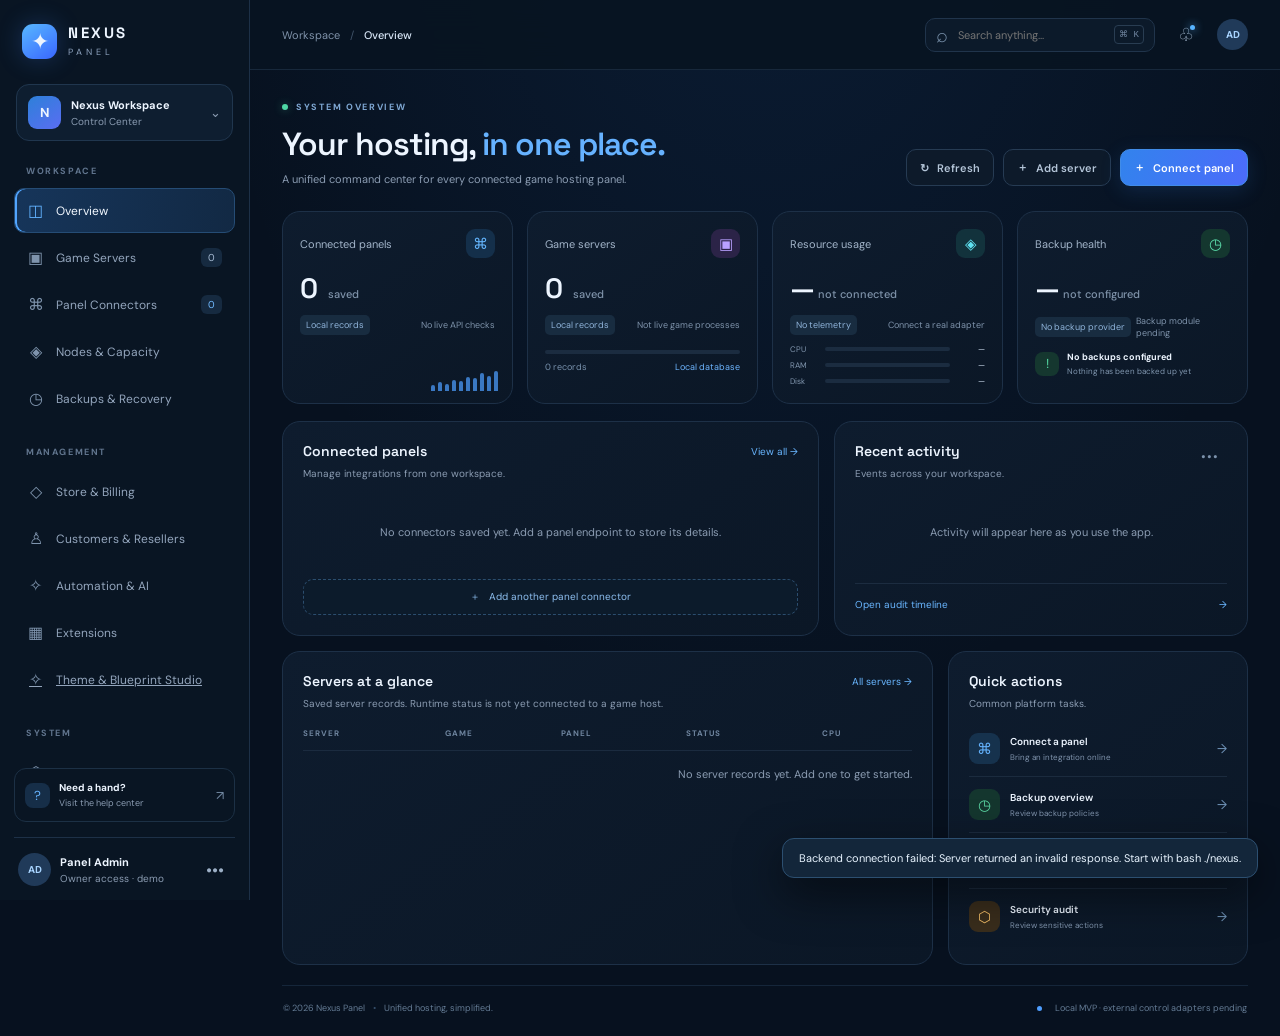
==== index.html @ dd47b611 "Remove stale demo navigation counts" ====
<!doctype html>
<html lang="en">
<head>
  <meta charset="utf-8">
  <meta name="viewport" content="width=device-width, initial-scale=1">
  <meta name="theme-color" content="#07111f">
  <meta name="description" content="Nexus Panel — unified game hosting control center">
  <title>Nexus Panel — Control Center</title>
  <link rel="stylesheet" href="styles.css">
</head>
<body>
<div class="shell">
  <aside class="sidebar" id="sidebar">
    <div class="brand"><div class="brand-icon">✦</div><div><strong>NEXUS</strong><small>PANEL</small></div><button class="icon close-mobile" id="closeMenu" aria-label="Close navigation">×</button></div>
    <div class="workspace"><div class="workspace-logo">N</div><div><strong>Nexus Workspace</strong><small>Control Center</small></div><span class="chevron">⌄</span></div>
    <div class="nav-caption">WORKSPACE</div>
    <nav class="nav">
      <button class="nav-link active" data-page="Overview"><span>◫</span> Overview</button>
      <button class="nav-link" data-page="Game Servers"><span>▣</span> Game Servers <em id="navServerCount">0</em></button>
      <button class="nav-link" data-page="Panel Connectors"><span>⌘</span> Panel Connectors <em class="blue-count" id="navConnectorCount">0</em></button>
      <button class="nav-link" data-page="Nodes & Capacity"><span>◈</span> Nodes &amp; Capacity</button>
      <button class="nav-link" data-page="Backups & Recovery"><span>◷</span> Backups &amp; Recovery</button>
      <div class="nav-caption spaced">MANAGEMENT</div>
      <button class="nav-link" data-page="Store & Billing"><span>◇</span> Store &amp; Billing</button>
      <button class="nav-link" data-page="Customers & Resellers"><span>♙</span> Customers &amp; Resellers</button>
      <button class="nav-link" data-page="Automation & AI"><span>✧</span> Automation &amp; AI</button>
      <button class="nav-link" data-page="Extensions"><span>▦</span> Extensions</button>
      <a class="nav-link" href="studio.html"><span>✧</span> Theme &amp; Blueprint Studio</a>
      <div class="nav-caption spaced">SYSTEM</div>
      <button class="nav-link" data-page="Security & Audit"><span>⬡</span> Security &amp; Audit</button>
      <button class="nav-link" data-page="Settings"><span>⚙</span> Settings</button>
    </nav>
    <div class="sidebar-bottom"><div class="help-card"><span class="help-icon">?</span><div><strong>Need a hand?</strong><small>Visit the help center</small></div><span>↗</span></div><div class="user-profile"><div class="user-avatar">AD</div><div class="user-info"><strong>Panel Admin</strong><small>Owner access · demo</small></div><button class="icon" id="profileMenu" aria-label="Profile options">•••</button></div></div>
  </aside>
  <div class="scrim" id="scrim"></div>
  <main class="main">
    <header class="topbar"><div class="top-left"><button class="icon menu-button" id="openMenu" aria-label="Open navigation">☰</button><div class="breadcrumbs"><span>Workspace</span><b>/</b><strong id="breadcrumb">Overview</strong></div></div><div class="top-actions"><label class="search"><span>⌕</span><input id="search" placeholder="Search anything..." type="search" aria-label="Search dashboard"><kbd>⌘ K</kbd></label><button class="icon notification" id="notifications" aria-label="Notifications">♧<i></i></button><div class="top-avatar">AD</div></div></header>
    <div class="content">
      <section class="heading"><div><div class="eyebrow"><i></i> SYSTEM OVERVIEW</div><h1 id="pageTitle">Your hosting, <span>in one place.</span></h1><p id="pageSubtitle">A unified command center for every connected game hosting panel.</p></div><div class="heading-actions"><button class="button secondary" id="refresh">↻ <span>Refresh</span></button><button class="button secondary" id="addServer">＋ <span>Add server</span></button><button class="button primary" id="connect">＋ <span>Connect panel</span></button></div></section>
      <section class="stats">
        <article class="stat"><div class="stat-top"><span>Connected panels</span><span class="stat-icon blue">⌘</span></div><div class="stat-number" id="connectorCount">0 <small>saved</small></div><div class="stat-foot"><span class="pill neutral">Local records</span><span>No live API checks</span></div><div class="spark"><i style="height:28%"></i><i style="height:43%"></i><i style="height:35%"></i><i style="height:57%"></i><i style="height:48%"></i><i style="height:72%"></i><i style="height:65%"></i><i style="height:91%"></i><i style="height:76%"></i><i style="height:100%"></i></div></article>
        <article class="stat"><div class="stat-top"><span>Game servers</span><span class="stat-icon violet">▣</span></div><div class="stat-number" id="serverCount">0 <small>saved</small></div><div class="stat-foot"><span class="pill neutral">Local records</span><span>Not live game processes</span></div><div class="progress"><i id="serverProgress" style="width:0%"></i></div><div class="progress-label"><span id="serverCountLabel">0 records</span><span>Local database</span></div></article>
        <article class="stat"><div class="stat-top"><span>Resource usage</span><span class="stat-icon cyan">◈</span></div><div class="stat-number">—<small>not connected</small></div><div class="stat-foot"><span class="pill neutral">No telemetry</span><span>Connect a real adapter</span></div><div class="resources"><div><span>CPU</span><i><b style="width:0%"></b></i><strong>—</strong></div><div><span>RAM</span><i><b style="width:0%"></b></i><strong>—</strong></div><div><span>Disk</span><i><b style="width:0%"></b></i><strong>—</strong></div></div></article>
        <article class="stat"><div class="stat-top"><span>Backup health</span><span class="stat-icon green">◷</span></div><div class="stat-number">—<small>not configured</small></div><div class="stat-foot"><span class="pill neutral">No backup provider</span><span>Backup module pending</span></div><div class="backup-summary"><span>!</span><div><strong>No backups configured</strong><small>Nothing has been backed up yet</small></div></div></article>
      </section>
      <section class="primary-grid">
        <article class="card"><div class="section-heading"><div><h2>Connected panels</h2><p>Manage integrations from one workspace.</p></div><button class="text-button" data-page="Panel Connectors">View all →</button></div>
          <div class="connectors" id="connectors"><p class="empty-state">No connectors saved yet. Add a panel endpoint to store its details.</p></div><button class="add-connector" id="addConnector">＋ &nbsp; Add another panel connector</button>
        </article>
        <article class="card"><div class="section-heading"><div><h2>Recent activity</h2><p>Events across your workspace.</p></div><button class="more" id="activityOptions" aria-label="Activity options">•••</button></div>
          <div class="activity-list" id="activityList"><p class="empty-state">Activity will appear here as you use the app.</p></div><button class="activity-footer" data-page="Security & Audit">Open audit timeline <span>→</span></button>
        </article>
      </section>
      <section class="lower-grid">
        <article class="card server-card"><div class="section-heading"><div><h2>Servers at a glance</h2><p>Saved server records. Runtime status is not yet connected to a game host.</p></div><button class="text-button" data-page="Game Servers">All servers →</button></div>
          <div class="table-wrap"><table><thead><tr><th>SERVER</th><th>GAME</th><th>PANEL</th><th>STATUS</th><th>CPU</th><th></th></tr></thead><tbody id="serverRows"><tr><td colspan="6" class="empty-state">No server records yet. Add one to get started.</td></tr></tbody></table></div>
        </article>
        <article class="card quick-card"><div class="section-heading"><div><h2>Quick actions</h2><p>Common platform tasks.</p></div></div>
          <button class="quick-action" data-page="Panel Connectors"><span class="quick-icon blue">⌘</span><span><strong>Connect a panel</strong><small>Bring an integration online</small></span><b>→</b></button>
          <button class="quick-action" data-page="Backups & Recovery"><span class="quick-icon green">◷</span><span><strong>Backup overview</strong><small>Review backup policies</small></span><b>→</b></button>
          <button class="quick-action" data-page="Nodes & Capacity"><span class="quick-icon violet">◈</span><span><strong>Check capacity</strong><small>Review node placement</small></span><b>→</b></button>
          <button class="quick-action" data-page="Security & Audit"><span class="quick-icon amber">⬡</span><span><strong>Security audit</strong><small>Review sensitive actions</small></span><b>→</b></button>
        </article>
      </section>
      <footer class="footer"><span>© 2026 Nexus Panel <i>•</i> Unified hosting, simplified.</span><span><i></i> Local MVP · external control adapters pending</span></footer>
    </div>
  </main>
</div>
<div class="toast" id="toast" role="status" aria-live="polite"></div>
<dialog id="connectDialog" class="modal"><form id="connectForm">
  <div class="modal-top"><div class="modal-icon">⌘</div><button type="button" class="icon" id="closeDialog" aria-label="Close dialog">×</button></div>
  <h2>Connect a panel</h2><p class="modal-desc">This saves the endpoint in the local database. It does not authenticate or contact the external panel yet.</p>
  <label for="panelType">Panel type</label><select id="panelType" required><option value="">Select a panel</option><option>Pterodactyl</option><option>Pelican Panel</option><option>AMP by CubeCoders</option><option>Custom adapter (SDK)</option></select>
  <label for="panelUrl">Panel base URL</label><input id="panelUrl" type="url" placeholder="https://panel.example.com" required>
  <div class="security-note"><span>⬡</span><div><strong>Credential safety</strong><small>Do not enter API tokens. Only the base URL is saved; live connectivity is not tested.</small></div></div>
  <button type="submit" class="button primary submit">Save connector <span>→</span></button>
</form></dialog>
<dialog id="serverDialog" class="modal"><form id="serverForm"><div class="modal-top"><div class="modal-icon">▣</div><button type="button" class="icon" id="closeServerDialog" aria-label="Close dialog">×</button></div><h2>Add a server record</h2><p class="modal-desc">This creates a record in Nexus. It does not install or start a game server on a host.</p><label for="serverName">Server name</label><input id="serverName" maxlength="64" placeholder="my-minecraft-server" required><label for="serverGame">Game</label><select id="serverGame" required><option>Minecraft</option><option>FiveM</option><option>Terraria</option><option>Other</option></select><label for="serverPanel">Managed by</label><select id="serverPanel" required><option>Nexus (local)</option><option>Pterodactyl</option><option>Pelican Panel</option><option>AMP by CubeCoders</option><option>Custom adapter (SDK)</option></select><button type="submit" class="button primary submit">Create record <span>→</span></button></form></dialog>
<script src="app.js"></script>
</body></html>
---- styles.css ----
@import url('https://fonts.googleapis.com/css2?family=DM+Sans:wght@400;500;600;700&family=Space+Grotesk:wght@400;500;600;700&display=swap');
:root{color-scheme:dark;--bg:#07111f;--panel:#0d1a2b;--line:#1d3047;--text:#edf5ff;--muted:#8b9cb2;--blue:#4c9dff;--green:#4dd6a3;--violet:#a68bfa;--radius:18px}*{box-sizing:border-box}body{margin:0;background:var(--bg);color:var(--text);font:13px 'DM Sans',sans-serif;background-image:radial-gradient(ellipse at 60% -30%,#2369c226,transparent 55%)}button,input,select{font:inherit}button{color:inherit;cursor:pointer}.shell{min-height:100vh}.sidebar{position:fixed;inset:0 auto 0 0;width:250px;background:#091523;border-right:1px solid var(--line);display:flex;flex-direction:column;padding:23px 14px 14px;z-index:20}.brand{display:flex;align-items:center;gap:11px;padding:0 8px 25px}.brand-icon{width:35px;height:35px;border-radius:11px;background:linear-gradient(145deg,#58b8ff,#3966ff);display:grid;place-items:center;font-size:22px;box-shadow:0 0 24px #438bff40}.brand strong{font:700 15px 'Space Grotesk';letter-spacing:2.5px;display:block}.brand small{font-size:9px;color:#8fa4bf;letter-spacing:4px}.workspace{display:flex;align-items:center;gap:10px;padding:11px;background:#0e1e30;border:1px solid #20364e;border-radius:13px;margin:0 2px 24px}.workspace-logo,.user-avatar,.top-avatar{display:grid;place-items:center;font-weight:700;background:linear-gradient(145deg,#2d80d9,#5a6df2);border-radius:9px;width:33px;height:33px}.workspace>div:nth-child(2),.user-info{display:flex;flex-direction:column;gap:3px;min-width:0;flex:1}.workspace strong,.user-info strong{font-size:11px}.workspace small,.user-info small{font-size:10px;color:var(--muted)}.chevron{color:var(--muted)}.nav-caption{font-size:9px;font-weight:700;letter-spacing:1.6px;color:#61758e;padding:0 12px 9px}.nav-caption.spaced{padding-top:23px}.nav{overflow:auto}.nav-link{display:flex;align-items:center;gap:12px;width:100%;border:1px solid transparent;background:transparent;padding:11px 12px;border-radius:10px;text-align:left;color:#93a5bc;font-size:12px;margin:2px 0}.nav-link>span{font-size:16px;width:17px;text-align:center;color:#7f94ad}.nav-link em{font-style:normal;font-size:10px;margin-left:auto;background:#162a40;padding:3px 7px;border-radius:6px;color:#a5bad2}.nav-link .blue-count{color:#70baff}.nav-link.active{background:linear-gradient(100deg,#16355a,#122944);border-color:#254c75;color:#f2f8ff;box-shadow:inset 2px 0 #51a5ff}.nav-link.active>span{color:#62b2ff}.nav-link:hover:not(.active){background:#102137;color:#e5efff}.sidebar-bottom{margin-top:auto}.help-card{display:flex;align-items:center;gap:9px;border:1px solid #1c3045;border-radius:12px;padding:12px 10px;margin-bottom:15px}.help-icon{width:25px;height:25px;border-radius:8px;background:#162e48;display:grid;place-items:center;color:#65b4ff}.help-card>div{display:flex;flex-direction:column;gap:3px;flex:1}.help-card strong{font-size:10px}.help-card small{font-size:9px;color:var(--muted)}.help-card>span:last-child{color:#7288a2}.user-profile{border-top:1px solid var(--line);padding:15px 4px 0;display:flex;align-items:center;gap:9px}.user-avatar,.top-avatar{border-radius:50%;font-size:10px;background:#203a59;color:#a8d4ff}.icon{width:32px;height:32px;border:1px solid transparent;border-radius:9px;background:transparent;color:#9db0c7;font-size:17px;display:grid;place-items:center}.icon:hover,.more:hover{background:#182b40;border-color:#2a4058}.close-mobile,.menu-button{display:none}.main{margin-left:250px;min-width:0}.topbar{height:70px;display:flex;align-items:center;justify-content:space-between;padding:0 32px;border-bottom:1px solid #17283b;background:#081422e8;backdrop-filter:blur(16px);position:sticky;top:0;z-index:10}.top-left,.top-actions{display:flex;align-items:center;gap:15px}.breadcrumbs{display:flex;align-items:center;gap:10px;color:#7f92aa;font-size:11px}.breadcrumbs b{color:#40536a;font-weight:400}.breadcrumbs strong{color:#d9e7f8;font-weight:500}.top-actions{gap:15px}.search{display:flex;align-items:center;gap:8px;height:34px;width:230px;padding:0 10px;border:1px solid #20344b;background:#0c1a2a;border-radius:10px;color:#7890aa}.search>span{font-size:20px}.search input{min-width:0;flex:1;background:transparent;border:0;outline:0;color:var(--text);font-size:11px}.search kbd{font-size:9px;border:1px solid #293d52;border-radius:4px;padding:3px 4px;color:#70859f;white-space:nowrap}.notification{font-size:18px;position:relative}.notification i{position:absolute;width:5px;height:5px;border-radius:50%;background:#57b4ff;right:6px;top:5px;box-shadow:0 0 8px #57b4ff}.top-avatar{width:31px;height:31px}.content{max-width:1600px;padding:31px 32px 22px;margin:0 auto}.heading{display:flex;justify-content:space-between;align-items:flex-end;gap:20px;margin-bottom:25px}.eyebrow{font-size:9px;font-weight:700;letter-spacing:1.7px;color:#7fa8d4;display:flex;align-items:center;gap:8px;margin-bottom:11px}.eyebrow i,.footer>span:last-child>i{width:6px;height:6px;border-radius:50%;background:#4ed8a5;box-shadow:0 0 9px #4ed8a566}.heading h1{font:600 clamp(24px,2.5vw,32px) 'Space Grotesk';letter-spacing:-1px;margin:0 0 8px}.heading h1 span{color:#66b2ff}.heading p,.section-heading p{color:var(--muted);margin:0;font-size:11px}.heading-actions{display:flex;gap:9px}.button{display:inline-flex;align-items:center;justify-content:center;gap:8px;border:1px solid #263b53;border-radius:10px;padding:10px 13px;font-size:11px;font-weight:600;white-space:nowrap}.secondary{background:#0d1a2a;color:#b4c5d8}.primary{border-color:#418ce8;background:linear-gradient(110deg,#3283ed,#4c6bfa);box-shadow:0 5px 20px #347fe62c;color:white}.primary:hover{filter:brightness(1.1);transform:translateY(-1px)}.stats{display:grid;grid-template-columns:repeat(4,minmax(0,1fr));gap:14px;margin-bottom:17px}.stat,.card{border:1px solid var(--line);background:linear-gradient(145deg,#0e1c2e,#0b1726);border-radius:var(--radius);position:relative;overflow:hidden}.stat{padding:17px;min-height:163px}.stat-top{display:flex;align-items:center;justify-content:space-between;color:#a2b4c9;font-size:11px}.stat-icon{width:29px;height:29px;display:grid;place-items:center;border-radius:9px;font-size:15px;background:#152f4b}.stat-icon.blue{color:#65b7ff;background:#142f4a}.stat-icon.violet{color:#b9a1ff;background:#2b2347}.stat-icon.cyan{color:#5fe2f2;background:#12323c}.stat-icon.green{color:#5de0ae;background:#14372f}.stat-number{font:600 28px 'Space Grotesk';margin:12px 0 9px;letter-spacing:-.6px}.stat-number small{font:500 11px 'DM Sans';color:#7f93aa;letter-spacing:0;margin-left:4px}.stat-foot{display:flex;justify-content:space-between;align-items:center;gap:5px;font-size:9px;color:#7e92aa}.pill{border-radius:5px;padding:4px 6px;font-size:9px;white-space:nowrap}.pill.good{background:#12342f;color:#59d7a7}.pill.neutral{background:#182c40;color:#8fb3d9}.spark{height:20px;position:absolute;bottom:12px;right:14px;display:flex;align-items:flex-end;gap:3px;opacity:.72}.spark i{width:4px;border-radius:3px 3px 0 0;background:#4d9fff}.progress,.resources i,.cpu i{display:block;background:#1b2c40;border-radius:10px;overflow:hidden}.progress{height:4px;margin-top:15px}.progress>i,.resources b,.cpu b{display:block;height:100%;background:linear-gradient(90deg,#3d8fff,#52c4ff);border-radius:10px}.progress-label{display:flex;justify-content:space-between;font-size:9px;color:#7891ac;margin-top:7px}.progress-label span:last-child{color:#6db5ff}.resources{display:flex;flex-direction:column;gap:6px;margin-top:9px}.resources>div{display:grid;grid-template-columns:28px 1fr 28px;align-items:center;gap:7px;font-size:8px;color:#8297af}.resources i{height:4px}.resources b{background:linear-gradient(90deg,#6b8bff,#b28bff)}.resources strong{text-align:right;font-size:8px;font-weight:500;color:#b9c9db}.backup-summary{display:flex;align-items:center;gap:8px;margin-top:12px}.backup-summary>span{width:24px;height:24px;border-radius:8px;display:grid;place-items:center;background:#15372f;color:#54d7a2}.backup-summary div{display:flex;flex-direction:column;gap:3px}.backup-summary strong{font-size:9px}.backup-summary small{font-size:8px;color:#8197af}.primary-grid{display:grid;grid-template-columns:1.13fr .87fr;gap:15px;margin-bottom:15px}.card{padding:20px}.section-heading{display:flex;align-items:flex-start;justify-content:space-between;gap:12px;margin-bottom:17px}.section-heading h2{font:600 14px 'Space Grotesk';margin:0 0 6px}.section-heading p{font-size:10px;line-height:1.5}.text-button,.activity-footer{border:0;background:transparent;color:#69b6ff;font-size:10px;white-space:nowrap;padding:3px 0}.connectors{display:flex;flex-direction:column}.connector{display:flex;align-items:center;gap:11px;padding:13px 0;border-bottom:1px solid #1a2a3d;min-width:0}.connector:first-child{padding-top:2px}.connector:last-child{border-bottom:0}.connector-logo{width:35px;height:35px;display:grid;place-items:center;border-radius:11px;font:700 16px 'Space Grotesk';flex-shrink:0}.ptero{background:#302a1e;color:#ffbd60}.pelican{background:#173347;color:#64d4ed}.amp{background:#2d2447;color:#b8a0ff}.connector-info{display:flex;flex-direction:column;gap:5px;min-width:0;flex:1}.connector-info strong{font-size:11px}.connector-info small{font-size:9px;color:#8094ac;overflow:hidden;text-overflow:ellipsis;white-space:nowrap}.connector-info small i{display:inline-block;width:3px;height:3px;border-radius:50%;background:#52677f;vertical-align:middle;margin:0 5px}.connection-state,.server-status{font-size:9px;color:#5ed8a7;white-space:nowrap;display:flex;align-items:center;gap:5px}.connection-state i,.server-status i{width:5px;height:5px;background:currentColor;border-radius:50%;box-shadow:0 0 6px currentColor}.connection-state.limited{color:#efbb69}.more{border:1px solid transparent;background:transparent;color:#7c92ac;border-radius:7px;padding:5px 7px;letter-spacing:1px}.add-connector{margin-top:13px;width:100%;padding:10px;border:1px dashed #2b4d6e;border-radius:10px;background:#0c1b2b;color:#8ebff0;font-size:10px}.activity-list{display:flex;flex-direction:column;gap:17px}.activity{display:flex;gap:11px;align-items:flex-start}.activity-icon{width:28px;height:28px;border-radius:9px;display:grid;place-items:center;flex-shrink:0;font-weight:700}.activity-icon.success{background:#14372f;color:#4ed5a1}.activity-icon.blue-bg{background:#16314c;color:#62b6ff}.activity-icon.warning{background:#3a2e1b;color:#f4bf69}.activity-icon.purple-bg{background:#2d2546;color:#b5a0ff}.activity>div{min-width:0}.activity strong{font-size:10px;font-weight:600}.activity p{margin:4px 0;color:#7f94ad;font-size:9px}.activity small{font-size:8px;color:#617891}.activity-footer{width:100%;border-top:1px solid #1c2c40;margin-top:17px;padding-top:14px;text-align:left;display:flex;justify-content:space-between}.lower-grid{display:grid;grid-template-columns:minmax(0,1fr) 300px;gap:15px}.server-card{min-width:0}.table-wrap{overflow:auto}table{width:100%;border-collapse:collapse;white-space:nowrap}th{text-align:left;font-size:8px;letter-spacing:1px;color:#6f859f;font-weight:700;padding:0 12px 12px 0}td{padding:12px 12px 12px 0;border-top:1px solid #1b2b3f;color:#9aadc3;font-size:9px}th:last-child,td:last-child{padding-right:0;text-align:right}.server-name{display:flex;align-items:center;gap:9px}.game{width:29px;height:29px;border-radius:9px;display:grid;place-items:center;font-weight:700;font-size:11px}.game.mc{background:#1d3a2c;color:#6ddba1}.game.fivem{background:#332945;color:#c0a4ff}.game.terraria{background:#1a3448;color:#74c6ff}.server-name>div{display:flex;flex-direction:column;gap:4px}.server-name strong{font-size:10px;color:#dce9f8}.server-name small{font-size:8px;color:#647d97}.tag{padding:4px 6px;border-radius:5px;background:#15273b;color:#9eb8d5;font-size:8px}.server-status.running{color:#58d8a5}.server-status.stopped{color:#8798ac}.cpu{display:flex;align-items:center;gap:7px}.cpu span{width:28px;font-size:8px}.cpu i{height:4px;width:45px}.quick-card .section-heading{margin-bottom:10px}.quick-action{display:flex;align-items:center;gap:10px;width:100%;padding:12px 0;background:transparent;border:0;border-bottom:1px solid #1b2b3e;text-align:left}.quick-action:last-child{border-bottom:0}.quick-icon{width:31px;height:31px;border-radius:9px;display:grid;place-items:center;font-size:15px;flex-shrink:0}.quick-icon.blue{background:#16324d;color:#65b4ff}.quick-icon.green{background:#14362e;color:#5bd7a4}.quick-icon.violet{background:#2b2445;color:#b29cff}.quick-icon.amber{background:#392d1c;color:#f3bd67}.quick-action>span:nth-child(2){display:flex;flex-direction:column;gap:4px;flex:1;min-width:0}.quick-action strong{font-size:10px;font-weight:600}.quick-action small{font-size:8px;color:#8094ad;white-space:normal}.quick-action>b{font-weight:400;color:#6e91b5}.quick-action:hover strong{color:#7ec2ff}.footer{display:flex;justify-content:space-between;gap:12px;margin-top:20px;padding:16px 1px 0;border-top:1px solid #15263a;color:#647b94;font-size:9px}.footer i{font-style:normal;margin:0 6px;color:#344d68}.footer>span:last-child{display:flex;align-items:center;gap:7px}.footer>span:last-child>i{width:5px;height:5px;box-shadow:none;background:#4e9eff}.toast{position:fixed;bottom:22px;right:22px;z-index:60;max-width:calc(100vw - 32px);background:#13263a;border:1px solid #2c4f70;color:#e8f4ff;padding:12px 16px;border-radius:12px;box-shadow:0 15px 45px #0008;opacity:0;transform:translateY(10px);pointer-events:none;transition:.2s;font-size:11px}.toast.show{opacity:1;transform:translateY(0)}.modal{width:min(440px,calc(100vw - 28px));border:1px solid #294967;background:#0c1a2b;color:var(--text);border-radius:19px;padding:24px;box-shadow:0 25px 90px #000a}.modal::backdrop{background:#020811c9;backdrop-filter:blur(5px)}.modal-top{display:flex;justify-content:space-between;align-items:center}.modal-icon{width:39px;height:39px;display:grid;place-items:center;border-radius:12px;background:#173b5d;color:#73bcff;font-size:19px}.modal h2{font:600 22px 'Space Grotesk';margin:17px 0 7px}.modal-desc{color:#91a5bc;font-size:11px;line-height:1.6;margin:0 0 20px}.modal label{display:block;color:#b7c7d9;font-size:10px;font-weight:600;margin:14px 0 7px}.modal input,.modal select{width:100%;background:#081523;border:1px solid #294057;border-radius:9px;padding:11px;color:#dceaff;outline:0;font-size:11px}.modal input:focus,.modal select:focus{border-color:#4c9dff;box-shadow:0 0 0 3px #4c9dff20}.security-note{display:flex;gap:10px;background:#10253a;border:1px solid #203e5b;border-radius:10px;padding:11px;margin:17px 0}.security-note>span{color:#69b9ff}.security-note div{display:flex;flex-direction:column;gap:4px}.security-note strong{font-size:10px}.security-note small{font-size:9px;line-height:1.5;color:#91a5bc}.submit{width:100%;margin-top:3px}.scrim{display:none}
@media(min-width:1500px){.content{padding-left:42px;padding-right:42px}.stat{padding:20px}.card{padding:23px}}@media(max-width:1200px){.sidebar{width:225px}.main{margin-left:225px}.content{padding:25px 22px}.topbar{padding:0 22px}.stats{grid-template-columns:repeat(2,minmax(0,1fr))}.lower-grid{grid-template-columns:minmax(0,1fr)}.quick-card{display:grid;grid-template-columns:repeat(2,minmax(0,1fr));column-gap:20px}.quick-card .section-heading{grid-column:1/-1}.quick-action:nth-last-child(2){border-bottom:0}}@media(max-width:850px){.sidebar{transform:translateX(-100%);transition:transform .25s ease;width:260px;box-shadow:20px 0 50px #0005}.sidebar.open{transform:translateX(0)}.main{margin-left:0}.scrim.show{display:block;position:fixed;inset:0;background:#020914b8;z-index:19}.menu-button,.close-mobile{display:grid}.brand .close-mobile{margin-left:auto}.topbar{height:62px;padding:0 17px}.content{padding:23px 17px}.heading{align-items:flex-start;flex-direction:column}.heading-actions{width:100%}.heading-actions .button{flex:1}.top-actions{gap:8px}.search{width:175px}.primary-grid{grid-template-columns:1fr}.lower-grid{grid-template-columns:1fr}.quick-card{display:block}.quick-action:nth-last-child(2){border-bottom:1px solid #1b2b3e}}@media(max-width:520px){.topbar{padding:0 11px}.content{padding:20px 12px}.search{width:35px;padding:0 8px;border-color:transparent;background:transparent}.search>span{font-size:22px}.search input,.search kbd{display:none}.top-actions{gap:4px}.top-avatar{width:28px;height:28px}.breadcrumbs{font-size:10px;gap:7px}.heading h1{font-size:26px}.heading p{line-height:1.6;max-width:300px}.stats{gap:9px}.stat{padding:13px 11px;min-height:158px;border-radius:14px}.stat-top{font-size:10px}.stat-icon{width:25px;height:25px}.stat-number{font-size:25px}.stat-foot{align-items:flex-start;flex-direction:column;gap:5px}.spark{opacity:.4}.card{padding:15px 12px;border-radius:15px}.section-heading h2{font-size:13px}.connector{gap:8px}.connector-logo{width:31px;height:31px}.connector-info strong{font-size:10px}.connection-state{font-size:0}.connection-state i{width:7px;height:7px}.more{padding:4px}.activity strong{font-size:9px}.footer{flex-direction:column;line-height:1.6}.heading-actions .button{padding:10px 8px;font-size:10px}}@media(prefers-reduced-motion:reduce){*,*::before,*::after{transition:none!important;scroll-behavior:auto!important}}
.empty-state{color:var(--muted);font-size:11px;padding:16px 8px;text-align:center}.record-delete{border:1px solid #593745;background:#291722;color:#ffb2c1;border-radius:7px;padding:5px 8px;font-size:10px}.record-delete:hover{background:#46202f}.connector .more{margin-left:8px}
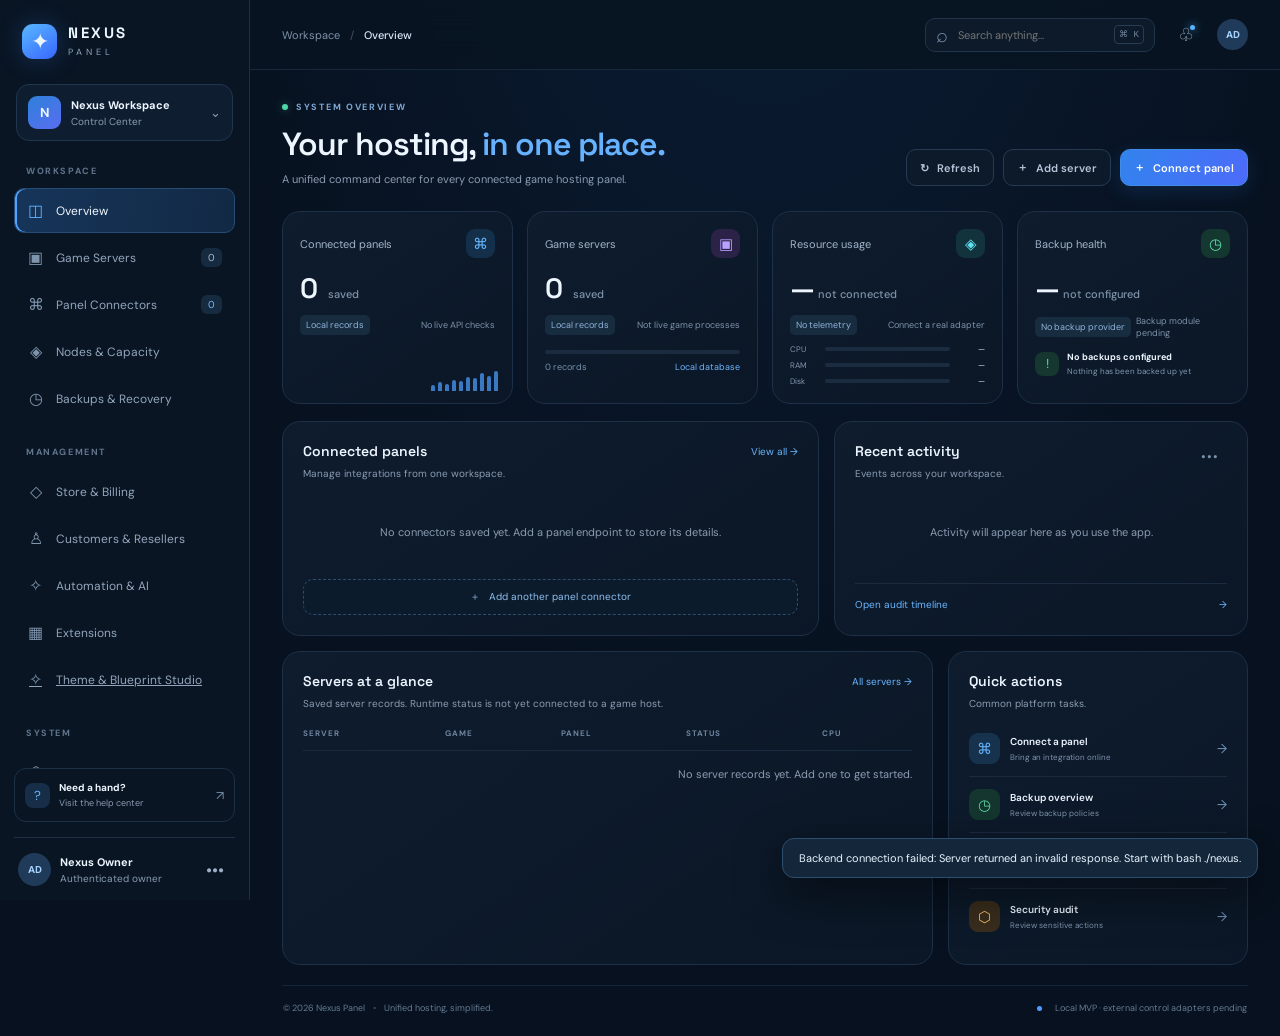
==== commit 8b066729: "ui: remove demo admin identity from dashboard" ====
--- a/index.html
+++ b/index.html
@@ -6,6 +6,13 @@
   <meta name="theme-color" content="#07111f">
   <meta name="description" content="Nexus Panel — unified game hosting control center">
   <title>Nexus Panel — Control Center</title>
+  <script>
+    if (location.pathname === "/" || location.pathname.endsWith("/index.html")) {
+      fetch("/api/setup").then(response => response.ok ? response.json() : null)
+        .then(state => { if (state && !state.configured) location.replace("/installer.html"); })
+        .catch(() => {});
+    }
+  </script>
   <link rel="stylesheet" href="styles.css">
 </head>
 <body>
@@ -30,20 +37,21 @@
       <button class="nav-link" data-page="Security & Audit"><span>⬡</span> Security &amp; Audit</button>
       <button class="nav-link" data-page="Settings"><span>⚙</span> Settings</button>
     </nav>
-    <div class="sidebar-bottom"><div class="help-card"><span class="help-icon">?</span><div><strong>Need a hand?</strong><small>Visit the help center</small></div><span>↗</span></div><div class="user-profile"><div class="user-avatar">AD</div><div class="user-info"><strong>Panel Admin</strong><small>Owner access · demo</small></div><button class="icon" id="profileMenu" aria-label="Profile options">•••</button></div></div>
+    <div class="sidebar-bottom"><div class="help-card"><span class="help-icon">?</span><div><strong>Need a hand?</strong><small>Visit the help center</small></div><span>↗</span></div><div class="user-profile"><div class="user-avatar">AD</div><div class="user-info"><strong>Nexus Owner</strong><small>Authenticated owner</small></div><button class="icon" id="profileMenu" aria-label="Profile options">•••</button></div></div>
   </aside>
   <div class="scrim" id="scrim"></div>
   <main class="main">
     <header class="topbar"><div class="top-left"><button class="icon menu-button" id="openMenu" aria-label="Open navigation">☰</button><div class="breadcrumbs"><span>Workspace</span><b>/</b><strong id="breadcrumb">Overview</strong></div></div><div class="top-actions"><label class="search"><span>⌕</span><input id="search" placeholder="Search anything..." type="search" aria-label="Search dashboard"><kbd>⌘ K</kbd></label><button class="icon notification" id="notifications" aria-label="Notifications">♧<i></i></button><div class="top-avatar">AD</div></div></header>
     <div class="content">
       <section class="heading"><div><div class="eyebrow"><i></i> SYSTEM OVERVIEW</div><h1 id="pageTitle">Your hosting, <span>in one place.</span></h1><p id="pageSubtitle">A unified command center for every connected game hosting panel.</p></div><div class="heading-actions"><button class="button secondary" id="refresh">↻ <span>Refresh</span></button><button class="button secondary" id="addServer">＋ <span>Add server</span></button><button class="button primary" id="connect">＋ <span>Connect panel</span></button></div></section>
-      <section class="stats">
+      <div id="pageWorkspace" class="page-workspace" hidden></div>
+      <section class="stats overview-section">
         <article class="stat"><div class="stat-top"><span>Connected panels</span><span class="stat-icon blue">⌘</span></div><div class="stat-number" id="connectorCount">0 <small>saved</small></div><div class="stat-foot"><span class="pill neutral">Local records</span><span>No live API checks</span></div><div class="spark"><i style="height:28%"></i><i style="height:43%"></i><i style="height:35%"></i><i style="height:57%"></i><i style="height:48%"></i><i style="height:72%"></i><i style="height:65%"></i><i style="height:91%"></i><i style="height:76%"></i><i style="height:100%"></i></div></article>
         <article class="stat"><div class="stat-top"><span>Game servers</span><span class="stat-icon violet">▣</span></div><div class="stat-number" id="serverCount">0 <small>saved</small></div><div class="stat-foot"><span class="pill neutral">Local records</span><span>Not live game processes</span></div><div class="progress"><i id="serverProgress" style="width:0%"></i></div><div class="progress-label"><span id="serverCountLabel">0 records</span><span>Local database</span></div></article>
         <article class="stat"><div class="stat-top"><span>Resource usage</span><span class="stat-icon cyan">◈</span></div><div class="stat-number">—<small>not connected</small></div><div class="stat-foot"><span class="pill neutral">No telemetry</span><span>Connect a real adapter</span></div><div class="resources"><div><span>CPU</span><i><b style="width:0%"></b></i><strong>—</strong></div><div><span>RAM</span><i><b style="width:0%"></b></i><strong>—</strong></div><div><span>Disk</span><i><b style="width:0%"></b></i><strong>—</strong></div></div></article>
         <article class="stat"><div class="stat-top"><span>Backup health</span><span class="stat-icon green">◷</span></div><div class="stat-number">—<small>not configured</small></div><div class="stat-foot"><span class="pill neutral">No backup provider</span><span>Backup module pending</span></div><div class="backup-summary"><span>!</span><div><strong>No backups configured</strong><small>Nothing has been backed up yet</small></div></div></article>
       </section>
-      <section class="primary-grid">
+      <section class="primary-grid overview-section">
         <article class="card"><div class="section-heading"><div><h2>Connected panels</h2><p>Manage integrations from one workspace.</p></div><button class="text-button" data-page="Panel Connectors">View all →</button></div>
           <div class="connectors" id="connectors"><p class="empty-state">No connectors saved yet. Add a panel endpoint to store its details.</p></div><button class="add-connector" id="addConnector">＋ &nbsp; Add another panel connector</button>
         </article>
@@ -51,7 +59,7 @@
           <div class="activity-list" id="activityList"><p class="empty-state">Activity will appear here as you use the app.</p></div><button class="activity-footer" data-page="Security & Audit">Open audit timeline <span>→</span></button>
         </article>
       </section>
-      <section class="lower-grid">
+      <section class="lower-grid overview-section">
         <article class="card server-card"><div class="section-heading"><div><h2>Servers at a glance</h2><p>Saved server records. Runtime status is not yet connected to a game host.</p></div><button class="text-button" data-page="Game Servers">All servers →</button></div>
           <div class="table-wrap"><table><thead><tr><th>SERVER</th><th>GAME</th><th>PANEL</th><th>STATUS</th><th>CPU</th><th></th></tr></thead><tbody id="serverRows"><tr><td colspan="6" class="empty-state">No server records yet. Add one to get started.</td></tr></tbody></table></div>
         </article>
@@ -62,7 +70,7 @@
           <button class="quick-action" data-page="Security & Audit"><span class="quick-icon amber">⬡</span><span><strong>Security audit</strong><small>Review sensitive actions</small></span><b>→</b></button>
         </article>
       </section>
-      <footer class="footer"><span>© 2026 Nexus Panel <i>•</i> Unified hosting, simplified.</span><span><i></i> Local MVP · external control adapters pending</span></footer>
+      <footer class="footer overview-section"><span>© 2026 Nexus Panel <i>•</i> Unified hosting, simplified.</span><span><i></i> Local MVP · external control adapters pending</span></footer>
     </div>
   </main>
 </div>
@@ -76,5 +84,32 @@
   <button type="submit" class="button primary submit">Save connector <span>→</span></button>
 </form></dialog>
 <dialog id="serverDialog" class="modal"><form id="serverForm"><div class="modal-top"><div class="modal-icon">▣</div><button type="button" class="icon" id="closeServerDialog" aria-label="Close dialog">×</button></div><h2>Add a server record</h2><p class="modal-desc">This creates a record in Nexus. It does not install or start a game server on a host.</p><label for="serverName">Server name</label><input id="serverName" maxlength="64" placeholder="my-minecraft-server" required><label for="serverGame">Game</label><select id="serverGame" required><option>Minecraft</option><option>FiveM</option><option>Terraria</option><option>Other</option></select><label for="serverPanel">Managed by</label><select id="serverPanel" required><option>Nexus (local)</option><option>Pterodactyl</option><option>Pelican Panel</option><option>AMP by CubeCoders</option><option>Custom adapter (SDK)</option></select><button type="submit" class="button primary submit">Create record <span>→</span></button></form></dialog>
+<dialog id="manageServerDialog" class="modal"><form id="manageServerForm">
+  <div class="modal-top"><div class="modal-icon">▣</div><button type="button" class="icon" id="closeManageServerDialog" aria-label="Close dialog">×</button></div>
+  <h2>Manage server record</h2><p class="modal-desc">Edit the saved Nexus record and its local label. These controls do not start or stop a real game process until a host adapter is connected.</p>
+  <input id="manageServerId" type="hidden">
+  <label for="manageServerName">Server name</label><input id="manageServerName" maxlength="64" required>
+  <label for="manageServerGame">Game</label><select id="manageServerGame" required><option>Minecraft</option><option>FiveM</option><option>Terraria</option><option>Other</option></select>
+  <label for="manageServerPanel">Managed by</label><select id="manageServerPanel" required><option>Nexus (local)</option><option>Pterodactyl</option><option>Pelican Panel</option><option>AMP by CubeCoders</option><option>Custom adapter (SDK)</option></select>
+  <label for="manageServerStatus">Record status</label><select id="manageServerStatus" required><option>Configured</option><option>Stopped</option><option>Maintenance</option></select>
+  <div class="security-note"><span>ⓘ</span><div><strong>Local record only</strong><small>Status here is a saved label, not verified runtime status.</small></div></div>
+  <button type="submit" class="button primary submit">Save changes <span>→</span></button>
+</form></dialog>
+<dialog id="consoleDialog" class="modal wide-modal"><div class="console-shell">
+  <div class="modal-top"><div><h2 id="consoleTitle">Server Console</h2><p class="modal-desc">Live process output and game commands</p></div><button type="button" class="icon" id="closeConsoleDialog" aria-label="Close dialog">×</button></div>
+  <div class="console-toolbar"><span id="runtimeState" class="server-status stopped"><i></i>Stopped</span><button type="button" class="button secondary" id="consoleStart">Start</button><button type="button" class="button danger" id="consoleStop">Stop</button><button type="button" class="button secondary" id="consoleRefresh">Refresh logs</button></div>
+  <pre id="consoleOutput" class="terminal-output" aria-live="polite">Select a server to load console output.</pre>
+  <form id="consoleCommandForm" class="terminal-command"><span>›</span><input id="consoleCommand" autocomplete="off" placeholder="Enter game console command…" maxlength="1000" required><button class="button primary" type="submit">Send</button></form>
+  <details class="launch-config"><summary>Launch command settings</summary><p>Java only. The JAR must be named server.jar and placed in this server's folder.</p><form id="launchConfigForm"><input id="launchCommand" value="java -Xms1G -Xmx2G -jar server.jar nogui" maxlength="500" required><button class="button secondary" type="submit">Save command</button></form></details>
+  <p class="runtime-warning">Runs processes on the machine hosting Nexus. Keep the Codespaces port private; this development panel has no login system yet.</p>
+</div></dialog>
+<dialog id="filesDialog" class="modal wide-modal"><div class="files-shell">
+  <div class="modal-top"><div><h2 id="filesTitle">Server Files</h2><p class="modal-desc">Files are isolated to this server's workspace folder</p></div><button type="button" class="icon" id="closeFilesDialog" aria-label="Close dialog">×</button></div>
+  <div class="file-toolbar"><span id="filePathLabel">/</span><button type="button" class="button secondary" id="fileUp">↑ Up</button><button type="button" class="button secondary" id="fileNewFolder">＋ Folder</button><button type="button" class="button secondary" id="fileNewText">＋ Text file</button><button type="button" class="button secondary" id="fileRefresh">Refresh</button></div>
+  <div id="fileList" class="file-list"></div>
+  <section id="fileEditor" class="file-editor" hidden><label for="fileEditorContent" id="fileEditorLabel">Edit text file</label><textarea id="fileEditorContent" rows="12" spellcheck="false"></textarea><div class="file-editor-actions"><button type="button" class="button secondary" id="fileCancelEdit">Cancel</button><button type="button" class="button primary" id="fileSaveEdit">Save file</button></div></section>
+  <p class="runtime-warning">This basic file manager supports browsing, folders, and editing text files. Binary upload/download and archive extraction are not implemented yet.</p>
+</div></dialog>
 <script src="app.js"></script>
+<script src="runtime-ui.js"></script>
 </body></html>
--- a/styles.css
+++ b/styles.css
@@ -2,3 +2,54 @@
 :root{color-scheme:dark;--bg:#07111f;--panel:#0d1a2b;--line:#1d3047;--text:#edf5ff;--muted:#8b9cb2;--blue:#4c9dff;--green:#4dd6a3;--violet:#a68bfa;--radius:18px}*{box-sizing:border-box}body{margin:0;background:var(--bg);color:var(--text);font:13px 'DM Sans',sans-serif;background-image:radial-gradient(ellipse at 60% -30%,#2369c226,transparent 55%)}button,input,select{font:inherit}button{color:inherit;cursor:pointer}.shell{min-height:100vh}.sidebar{position:fixed;inset:0 auto 0 0;width:250px;background:#091523;border-right:1px solid var(--line);display:flex;flex-direction:column;padding:23px 14px 14px;z-index:20}.brand{display:flex;align-items:center;gap:11px;padding:0 8px 25px}.brand-icon{width:35px;height:35px;border-radius:11px;background:linear-gradient(145deg,#58b8ff,#3966ff);display:grid;place-items:center;font-size:22px;box-shadow:0 0 24px #438bff40}.brand strong{font:700 15px 'Space Grotesk';letter-spacing:2.5px;display:block}.brand small{font-size:9px;color:#8fa4bf;letter-spacing:4px}.workspace{display:flex;align-items:center;gap:10px;padding:11px;background:#0e1e30;border:1px solid #20364e;border-radius:13px;margin:0 2px 24px}.workspace-logo,.user-avatar,.top-avatar{display:grid;place-items:center;font-weight:700;background:linear-gradient(145deg,#2d80d9,#5a6df2);border-radius:9px;width:33px;height:33px}.workspace>div:nth-child(2),.user-info{display:flex;flex-direction:column;gap:3px;min-width:0;flex:1}.workspace strong,.user-info strong{font-size:11px}.workspace small,.user-info small{font-size:10px;color:var(--muted)}.chevron{color:var(--muted)}.nav-caption{font-size:9px;font-weight:700;letter-spacing:1.6px;color:#61758e;padding:0 12px 9px}.nav-caption.spaced{padding-top:23px}.nav{overflow:auto}.nav-link{display:flex;align-items:center;gap:12px;width:100%;border:1px solid transparent;background:transparent;padding:11px 12px;border-radius:10px;text-align:left;color:#93a5bc;font-size:12px;margin:2px 0}.nav-link>span{font-size:16px;width:17px;text-align:center;color:#7f94ad}.nav-link em{font-style:normal;font-size:10px;margin-left:auto;background:#162a40;padding:3px 7px;border-radius:6px;color:#a5bad2}.nav-link .blue-count{color:#70baff}.nav-link.active{background:linear-gradient(100deg,#16355a,#122944);border-color:#254c75;color:#f2f8ff;box-shadow:inset 2px 0 #51a5ff}.nav-link.active>span{color:#62b2ff}.nav-link:hover:not(.active){background:#102137;color:#e5efff}.sidebar-bottom{margin-top:auto}.help-card{display:flex;align-items:center;gap:9px;border:1px solid #1c3045;border-radius:12px;padding:12px 10px;margin-bottom:15px}.help-icon{width:25px;height:25px;border-radius:8px;background:#162e48;display:grid;place-items:center;color:#65b4ff}.help-card>div{display:flex;flex-direction:column;gap:3px;flex:1}.help-card strong{font-size:10px}.help-card small{font-size:9px;color:var(--muted)}.help-card>span:last-child{color:#7288a2}.user-profile{border-top:1px solid var(--line);padding:15px 4px 0;display:flex;align-items:center;gap:9px}.user-avatar,.top-avatar{border-radius:50%;font-size:10px;background:#203a59;color:#a8d4ff}.icon{width:32px;height:32px;border:1px solid transparent;border-radius:9px;background:transparent;color:#9db0c7;font-size:17px;display:grid;place-items:center}.icon:hover,.more:hover{background:#182b40;border-color:#2a4058}.close-mobile,.menu-button{display:none}.main{margin-left:250px;min-width:0}.topbar{height:70px;display:flex;align-items:center;justify-content:space-between;padding:0 32px;border-bottom:1px solid #17283b;background:#081422e8;backdrop-filter:blur(16px);position:sticky;top:0;z-index:10}.top-left,.top-actions{display:flex;align-items:center;gap:15px}.breadcrumbs{display:flex;align-items:center;gap:10px;color:#7f92aa;font-size:11px}.breadcrumbs b{color:#40536a;font-weight:400}.breadcrumbs strong{color:#d9e7f8;font-weight:500}.top-actions{gap:15px}.search{display:flex;align-items:center;gap:8px;height:34px;width:230px;padding:0 10px;border:1px solid #20344b;background:#0c1a2a;border-radius:10px;color:#7890aa}.search>span{font-size:20px}.search input{min-width:0;flex:1;background:transparent;border:0;outline:0;color:var(--text);font-size:11px}.search kbd{font-size:9px;border:1px solid #293d52;border-radius:4px;padding:3px 4px;color:#70859f;white-space:nowrap}.notification{font-size:18px;position:relative}.notification i{position:absolute;width:5px;height:5px;border-radius:50%;background:#57b4ff;right:6px;top:5px;box-shadow:0 0 8px #57b4ff}.top-avatar{width:31px;height:31px}.content{max-width:1600px;padding:31px 32px 22px;margin:0 auto}.heading{display:flex;justify-content:space-between;align-items:flex-end;gap:20px;margin-bottom:25px}.eyebrow{font-size:9px;font-weight:700;letter-spacing:1.7px;color:#7fa8d4;display:flex;align-items:center;gap:8px;margin-bottom:11px}.eyebrow i,.footer>span:last-child>i{width:6px;height:6px;border-radius:50%;background:#4ed8a5;box-shadow:0 0 9px #4ed8a566}.heading h1{font:600 clamp(24px,2.5vw,32px) 'Space Grotesk';letter-spacing:-1px;margin:0 0 8px}.heading h1 span{color:#66b2ff}.heading p,.section-heading p{color:var(--muted);margin:0;font-size:11px}.heading-actions{display:flex;gap:9px}.button{display:inline-flex;align-items:center;justify-content:center;gap:8px;border:1px solid #263b53;border-radius:10px;padding:10px 13px;font-size:11px;font-weight:600;white-space:nowrap}.secondary{background:#0d1a2a;color:#b4c5d8}.primary{border-color:#418ce8;background:linear-gradient(110deg,#3283ed,#4c6bfa);box-shadow:0 5px 20px #347fe62c;color:white}.primary:hover{filter:brightness(1.1);transform:translateY(-1px)}.stats{display:grid;grid-template-columns:repeat(4,minmax(0,1fr));gap:14px;margin-bottom:17px}.stat,.card{border:1px solid var(--line);background:linear-gradient(145deg,#0e1c2e,#0b1726);border-radius:var(--radius);position:relative;overflow:hidden}.stat{padding:17px;min-height:163px}.stat-top{display:flex;align-items:center;justify-content:space-between;color:#a2b4c9;font-size:11px}.stat-icon{width:29px;height:29px;display:grid;place-items:center;border-radius:9px;font-size:15px;background:#152f4b}.stat-icon.blue{color:#65b7ff;background:#142f4a}.stat-icon.violet{color:#b9a1ff;background:#2b2347}.stat-icon.cyan{color:#5fe2f2;background:#12323c}.stat-icon.green{color:#5de0ae;background:#14372f}.stat-number{font:600 28px 'Space Grotesk';margin:12px 0 9px;letter-spacing:-.6px}.stat-number small{font:500 11px 'DM Sans';color:#7f93aa;letter-spacing:0;margin-left:4px}.stat-foot{display:flex;justify-content:space-between;align-items:center;gap:5px;font-size:9px;color:#7e92aa}.pill{border-radius:5px;padding:4px 6px;font-size:9px;white-space:nowrap}.pill.good{background:#12342f;color:#59d7a7}.pill.neutral{background:#182c40;color:#8fb3d9}.spark{height:20px;position:absolute;bottom:12px;right:14px;display:flex;align-items:flex-end;gap:3px;opacity:.72}.spark i{width:4px;border-radius:3px 3px 0 0;background:#4d9fff}.progress,.resources i,.cpu i{display:block;background:#1b2c40;border-radius:10px;overflow:hidden}.progress{height:4px;margin-top:15px}.progress>i,.resources b,.cpu b{display:block;height:100%;background:linear-gradient(90deg,#3d8fff,#52c4ff);border-radius:10px}.progress-label{display:flex;justify-content:space-between;font-size:9px;color:#7891ac;margin-top:7px}.progress-label span:last-child{color:#6db5ff}.resources{display:flex;flex-direction:column;gap:6px;margin-top:9px}.resources>div{display:grid;grid-template-columns:28px 1fr 28px;align-items:center;gap:7px;font-size:8px;color:#8297af}.resources i{height:4px}.resources b{background:linear-gradient(90deg,#6b8bff,#b28bff)}.resources strong{text-align:right;font-size:8px;font-weight:500;color:#b9c9db}.backup-summary{display:flex;align-items:center;gap:8px;margin-top:12px}.backup-summary>span{width:24px;height:24px;border-radius:8px;display:grid;place-items:center;background:#15372f;color:#54d7a2}.backup-summary div{display:flex;flex-direction:column;gap:3px}.backup-summary strong{font-size:9px}.backup-summary small{font-size:8px;color:#8197af}.primary-grid{display:grid;grid-template-columns:1.13fr .87fr;gap:15px;margin-bottom:15px}.card{padding:20px}.section-heading{display:flex;align-items:flex-start;justify-content:space-between;gap:12px;margin-bottom:17px}.section-heading h2{font:600 14px 'Space Grotesk';margin:0 0 6px}.section-heading p{font-size:10px;line-height:1.5}.text-button,.activity-footer{border:0;background:transparent;color:#69b6ff;font-size:10px;white-space:nowrap;padding:3px 0}.connectors{display:flex;flex-direction:column}.connector{display:flex;align-items:center;gap:11px;padding:13px 0;border-bottom:1px solid #1a2a3d;min-width:0}.connector:first-child{padding-top:2px}.connector:last-child{border-bottom:0}.connector-logo{width:35px;height:35px;display:grid;place-items:center;border-radius:11px;font:700 16px 'Space Grotesk';flex-shrink:0}.ptero{background:#302a1e;color:#ffbd60}.pelican{background:#173347;color:#64d4ed}.amp{background:#2d2447;color:#b8a0ff}.connector-info{display:flex;flex-direction:column;gap:5px;min-width:0;flex:1}.connector-info strong{font-size:11px}.connector-info small{font-size:9px;color:#8094ac;overflow:hidden;text-overflow:ellipsis;white-space:nowrap}.connector-info small i{display:inline-block;width:3px;height:3px;border-radius:50%;background:#52677f;vertical-align:middle;margin:0 5px}.connection-state,.server-status{font-size:9px;color:#5ed8a7;white-space:nowrap;display:flex;align-items:center;gap:5px}.connection-state i,.server-status i{width:5px;height:5px;background:currentColor;border-radius:50%;box-shadow:0 0 6px currentColor}.connection-state.limited{color:#efbb69}.more{border:1px solid transparent;background:transparent;color:#7c92ac;border-radius:7px;padding:5px 7px;letter-spacing:1px}.add-connector{margin-top:13px;width:100%;padding:10px;border:1px dashed #2b4d6e;border-radius:10px;background:#0c1b2b;color:#8ebff0;font-size:10px}.activity-list{display:flex;flex-direction:column;gap:17px}.activity{display:flex;gap:11px;align-items:flex-start}.activity-icon{width:28px;height:28px;border-radius:9px;display:grid;place-items:center;flex-shrink:0;font-weight:700}.activity-icon.success{background:#14372f;color:#4ed5a1}.activity-icon.blue-bg{background:#16314c;color:#62b6ff}.activity-icon.warning{background:#3a2e1b;color:#f4bf69}.activity-icon.purple-bg{background:#2d2546;color:#b5a0ff}.activity>div{min-width:0}.activity strong{font-size:10px;font-weight:600}.activity p{margin:4px 0;color:#7f94ad;font-size:9px}.activity small{font-size:8px;color:#617891}.activity-footer{width:100%;border-top:1px solid #1c2c40;margin-top:17px;padding-top:14px;text-align:left;display:flex;justify-content:space-between}.lower-grid{display:grid;grid-template-columns:minmax(0,1fr) 300px;gap:15px}.server-card{min-width:0}.table-wrap{overflow:auto}table{width:100%;border-collapse:collapse;white-space:nowrap}th{text-align:left;font-size:8px;letter-spacing:1px;color:#6f859f;font-weight:700;padding:0 12px 12px 0}td{padding:12px 12px 12px 0;border-top:1px solid #1b2b3f;color:#9aadc3;font-size:9px}th:last-child,td:last-child{padding-right:0;text-align:right}.server-name{display:flex;align-items:center;gap:9px}.game{width:29px;height:29px;border-radius:9px;display:grid;place-items:center;font-weight:700;font-size:11px}.game.mc{background:#1d3a2c;color:#6ddba1}.game.fivem{background:#332945;color:#c0a4ff}.game.terraria{background:#1a3448;color:#74c6ff}.server-name>div{display:flex;flex-direction:column;gap:4px}.server-name strong{font-size:10px;color:#dce9f8}.server-name small{font-size:8px;color:#647d97}.tag{padding:4px 6px;border-radius:5px;background:#15273b;color:#9eb8d5;font-size:8px}.server-status.running{color:#58d8a5}.server-status.stopped{color:#8798ac}.cpu{display:flex;align-items:center;gap:7px}.cpu span{width:28px;font-size:8px}.cpu i{height:4px;width:45px}.quick-card .section-heading{margin-bottom:10px}.quick-action{display:flex;align-items:center;gap:10px;width:100%;padding:12px 0;background:transparent;border:0;border-bottom:1px solid #1b2b3e;text-align:left}.quick-action:last-child{border-bottom:0}.quick-icon{width:31px;height:31px;border-radius:9px;display:grid;place-items:center;font-size:15px;flex-shrink:0}.quick-icon.blue{background:#16324d;color:#65b4ff}.quick-icon.green{background:#14362e;color:#5bd7a4}.quick-icon.violet{background:#2b2445;color:#b29cff}.quick-icon.amber{background:#392d1c;color:#f3bd67}.quick-action>span:nth-child(2){display:flex;flex-direction:column;gap:4px;flex:1;min-width:0}.quick-action strong{font-size:10px;font-weight:600}.quick-action small{font-size:8px;color:#8094ad;white-space:normal}.quick-action>b{font-weight:400;color:#6e91b5}.quick-action:hover strong{color:#7ec2ff}.footer{display:flex;justify-content:space-between;gap:12px;margin-top:20px;padding:16px 1px 0;border-top:1px solid #15263a;color:#647b94;font-size:9px}.footer i{font-style:normal;margin:0 6px;color:#344d68}.footer>span:last-child{display:flex;align-items:center;gap:7px}.footer>span:last-child>i{width:5px;height:5px;box-shadow:none;background:#4e9eff}.toast{position:fixed;bottom:22px;right:22px;z-index:60;max-width:calc(100vw - 32px);background:#13263a;border:1px solid #2c4f70;color:#e8f4ff;padding:12px 16px;border-radius:12px;box-shadow:0 15px 45px #0008;opacity:0;transform:translateY(10px);pointer-events:none;transition:.2s;font-size:11px}.toast.show{opacity:1;transform:translateY(0)}.modal{width:min(440px,calc(100vw - 28px));border:1px solid #294967;background:#0c1a2b;color:var(--text);border-radius:19px;padding:24px;box-shadow:0 25px 90px #000a}.modal::backdrop{background:#020811c9;backdrop-filter:blur(5px)}.modal-top{display:flex;justify-content:space-between;align-items:center}.modal-icon{width:39px;height:39px;display:grid;place-items:center;border-radius:12px;background:#173b5d;color:#73bcff;font-size:19px}.modal h2{font:600 22px 'Space Grotesk';margin:17px 0 7px}.modal-desc{color:#91a5bc;font-size:11px;line-height:1.6;margin:0 0 20px}.modal label{display:block;color:#b7c7d9;font-size:10px;font-weight:600;margin:14px 0 7px}.modal input,.modal select{width:100%;background:#081523;border:1px solid #294057;border-radius:9px;padding:11px;color:#dceaff;outline:0;font-size:11px}.modal input:focus,.modal select:focus{border-color:#4c9dff;box-shadow:0 0 0 3px #4c9dff20}.security-note{display:flex;gap:10px;background:#10253a;border:1px solid #203e5b;border-radius:10px;padding:11px;margin:17px 0}.security-note>span{color:#69b9ff}.security-note div{display:flex;flex-direction:column;gap:4px}.security-note strong{font-size:10px}.security-note small{font-size:9px;line-height:1.5;color:#91a5bc}.submit{width:100%;margin-top:3px}.scrim{display:none}
 @media(min-width:1500px){.content{padding-left:42px;padding-right:42px}.stat{padding:20px}.card{padding:23px}}@media(max-width:1200px){.sidebar{width:225px}.main{margin-left:225px}.content{padding:25px 22px}.topbar{padding:0 22px}.stats{grid-template-columns:repeat(2,minmax(0,1fr))}.lower-grid{grid-template-columns:minmax(0,1fr)}.quick-card{display:grid;grid-template-columns:repeat(2,minmax(0,1fr));column-gap:20px}.quick-card .section-heading{grid-column:1/-1}.quick-action:nth-last-child(2){border-bottom:0}}@media(max-width:850px){.sidebar{transform:translateX(-100%);transition:transform .25s ease;width:260px;box-shadow:20px 0 50px #0005}.sidebar.open{transform:translateX(0)}.main{margin-left:0}.scrim.show{display:block;position:fixed;inset:0;background:#020914b8;z-index:19}.menu-button,.close-mobile{display:grid}.brand .close-mobile{margin-left:auto}.topbar{height:62px;padding:0 17px}.content{padding:23px 17px}.heading{align-items:flex-start;flex-direction:column}.heading-actions{width:100%}.heading-actions .button{flex:1}.top-actions{gap:8px}.search{width:175px}.primary-grid{grid-template-columns:1fr}.lower-grid{grid-template-columns:1fr}.quick-card{display:block}.quick-action:nth-last-child(2){border-bottom:1px solid #1b2b3e}}@media(max-width:520px){.topbar{padding:0 11px}.content{padding:20px 12px}.search{width:35px;padding:0 8px;border-color:transparent;background:transparent}.search>span{font-size:22px}.search input,.search kbd{display:none}.top-actions{gap:4px}.top-avatar{width:28px;height:28px}.breadcrumbs{font-size:10px;gap:7px}.heading h1{font-size:26px}.heading p{line-height:1.6;max-width:300px}.stats{gap:9px}.stat{padding:13px 11px;min-height:158px;border-radius:14px}.stat-top{font-size:10px}.stat-icon{width:25px;height:25px}.stat-number{font-size:25px}.stat-foot{align-items:flex-start;flex-direction:column;gap:5px}.spark{opacity:.4}.card{padding:15px 12px;border-radius:15px}.section-heading h2{font-size:13px}.connector{gap:8px}.connector-logo{width:31px;height:31px}.connector-info strong{font-size:10px}.connection-state{font-size:0}.connection-state i{width:7px;height:7px}.more{padding:4px}.activity strong{font-size:9px}.footer{flex-direction:column;line-height:1.6}.heading-actions .button{padding:10px 8px;font-size:10px}}@media(prefers-reduced-motion:reduce){*,*::before,*::after{transition:none!important;scroll-behavior:auto!important}}
 .empty-state{color:var(--muted);font-size:11px;padding:16px 8px;text-align:center}.record-delete{border:1px solid #593745;background:#291722;color:#ffb2c1;border-radius:7px;padding:5px 8px;font-size:10px}.record-delete:hover{background:#46202f}.connector .more{margin-left:8px}
+
+.server-status.configured{color:#efbb69}.server-status.maintenance{color:#e8899b}
+
+
+/* Nexus workspace views and server management */
+.overview-section[hidden], #pageWorkspace[hidden] { display:none !important; }
+.page-workspace { display:flex; flex-direction:column; gap:15px; margin:4px 0 20px; }
+.workspace-card { min-width:0; }
+.workspace-card .section-heading { align-items:center; }
+.workspace-card .section-heading .button { white-space:nowrap; }
+.managed-server-grid { display:grid; grid-template-columns:repeat(3,minmax(0,1fr)); gap:14px; margin-top:16px; }
+.managed-server { min-width:0; padding:17px; border:1px solid #20364e; border-radius:14px; background:linear-gradient(145deg,#102136,#0b1726); }
+.managed-server-top { display:flex; align-items:center; justify-content:space-between; gap:8px; }
+.managed-server h3 { margin:15px 0 5px; font-size:15px; overflow-wrap:anywhere; }
+.managed-server p { margin:0; color:#8da4bd; font-size:11px; }
+.managed-server-id { margin-top:13px; color:#7188a2; font:10px ui-monospace,monospace; overflow-wrap:anywhere; }
+.managed-server-actions { display:flex; gap:8px; margin-top:15px; }
+.managed-server-actions .button { flex:1; justify-content:center; padding:9px 10px; font-size:10px; }
+.button.danger { border:1px solid #583142; color:#ffb4c2; background:#291722; }
+.button.danger:hover { background:#3b2030; }
+.record-manage { border:1px solid #31577a; background:#112942; color:#9dd0ff; border-radius:7px; padding:6px 10px; font-size:10px; }
+.record-manage:hover { background:#193a5a; }
+.runtime-note { display:block; margin-top:12px; color:#738aa3; font-size:9px; line-height:1.5; }
+.empty-panel { display:flex; flex-direction:column; align-items:center; justify-content:center; text-align:center; min-height:210px; padding:24px; }
+.empty-panel>span { font-size:28px; color:#67b7ff; }
+.empty-panel h3 { margin:12px 0 5px; font-size:15px; }
+.empty-panel p { color:#8ba0b8; font-size:11px; margin:0 0 15px; }
+.notice-panel { border:1px solid #29445e; border-radius:12px; padding:14px 16px; background:#0e2032; color:#a6bad0; font-size:11px; line-height:1.7; }
+.notice-panel strong { color:#8ecaff; }
+.workspace-connector-list { display:flex; flex-direction:column; gap:10px; margin-top:15px; }
+.workspace-connector { display:flex; align-items:center; justify-content:space-between; gap:14px; border:1px solid #20364e; border-radius:12px; padding:14px; background:#0c1b2b; }
+.workspace-connector>div { min-width:0; }
+.workspace-connector strong { font-size:12px; }
+.workspace-connector p { margin:5px 0; color:#8ea5be; font-size:11px; overflow-wrap:anywhere; }
+.workspace-connector small { color:#d9ad68; font-size:10px; }
+.workspace-connector .button { flex-shrink:0; font-size:10px; }
+.placeholder-workspace { min-height:280px; display:flex; flex-direction:column; align-items:flex-start; justify-content:center; }
+.placeholder-workspace h2 { margin:15px 0 5px; font-size:20px; }
+.placeholder-workspace>p { margin:0 0 20px; color:#91a6bd; font-size:12px; }
+.placeholder-workspace .notice-panel { width:100%; box-sizing:border-box; }
+.placeholder-icon { display:grid; place-items:center; width:46px; height:46px; border-radius:14px; background:#153553; color:#80c6ff; font-size:23px; }
+@media(max-width:1000px) { .managed-server-grid { grid-template-columns:repeat(2,minmax(0,1fr)); } }
+@media(max-width:600px) {
+  .managed-server-grid { grid-template-columns:1fr; }
+  .workspace-card .section-heading { align-items:flex-start; flex-direction:column; }
+  .workspace-card .section-heading .button { width:100%; justify-content:center; }
+  .workspace-connector { align-items:flex-start; flex-direction:column; }
+  .workspace-connector .button { width:100%; justify-content:center; }
+  .managed-server-actions { flex-direction:column; }
+  .managed-server-actions .button { width:100%; }
+}
